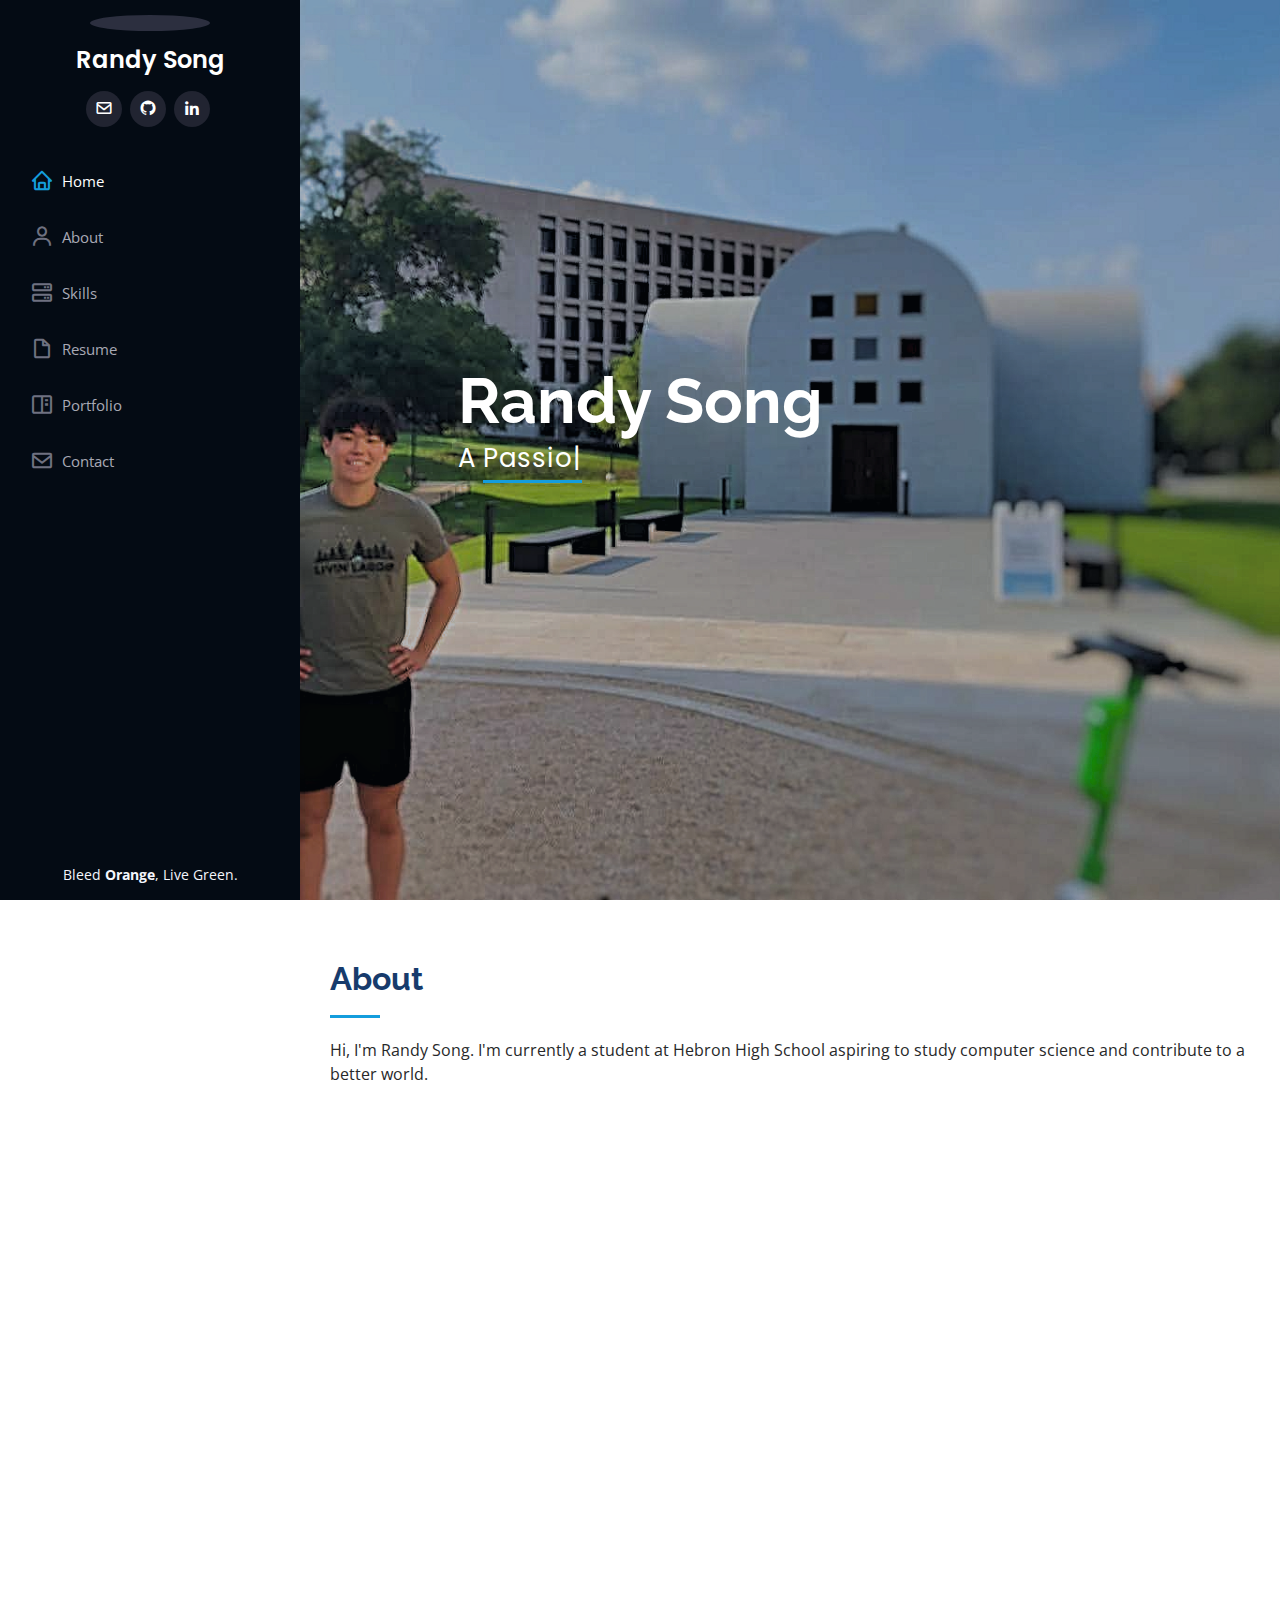
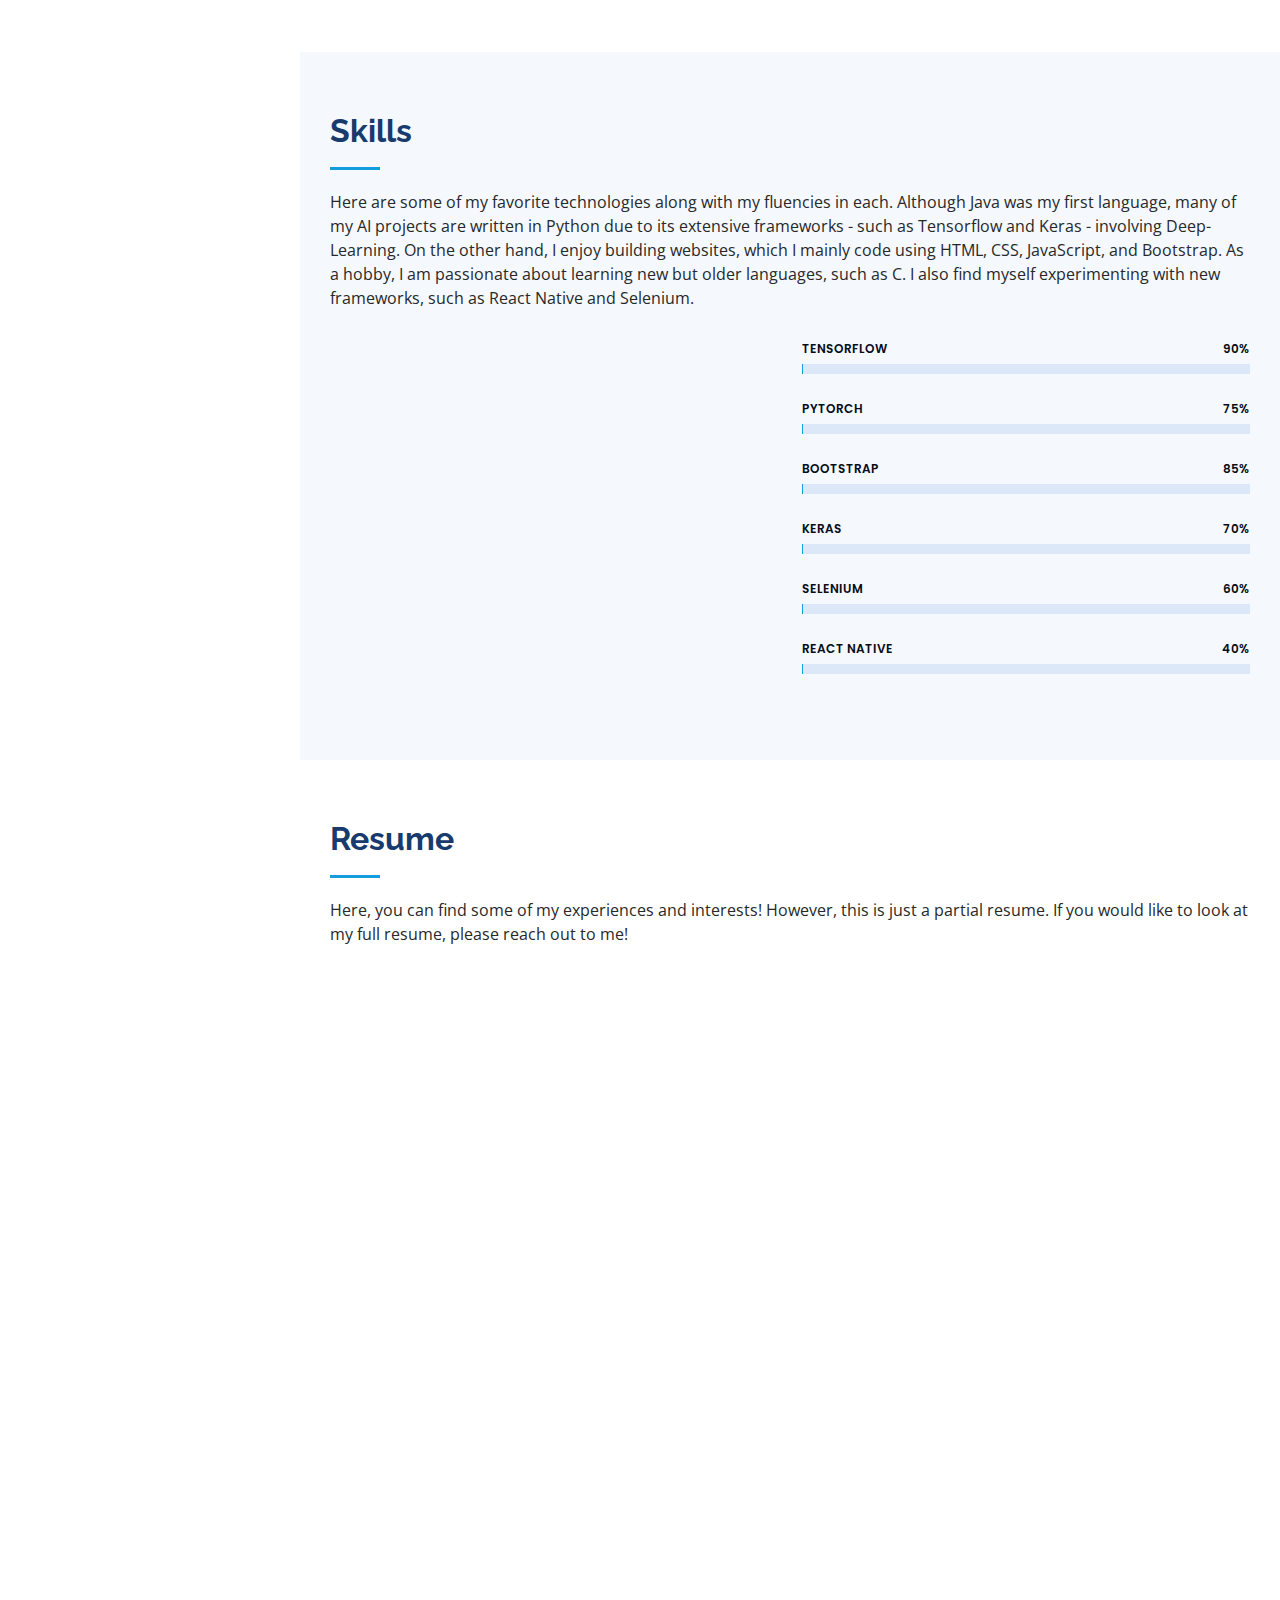
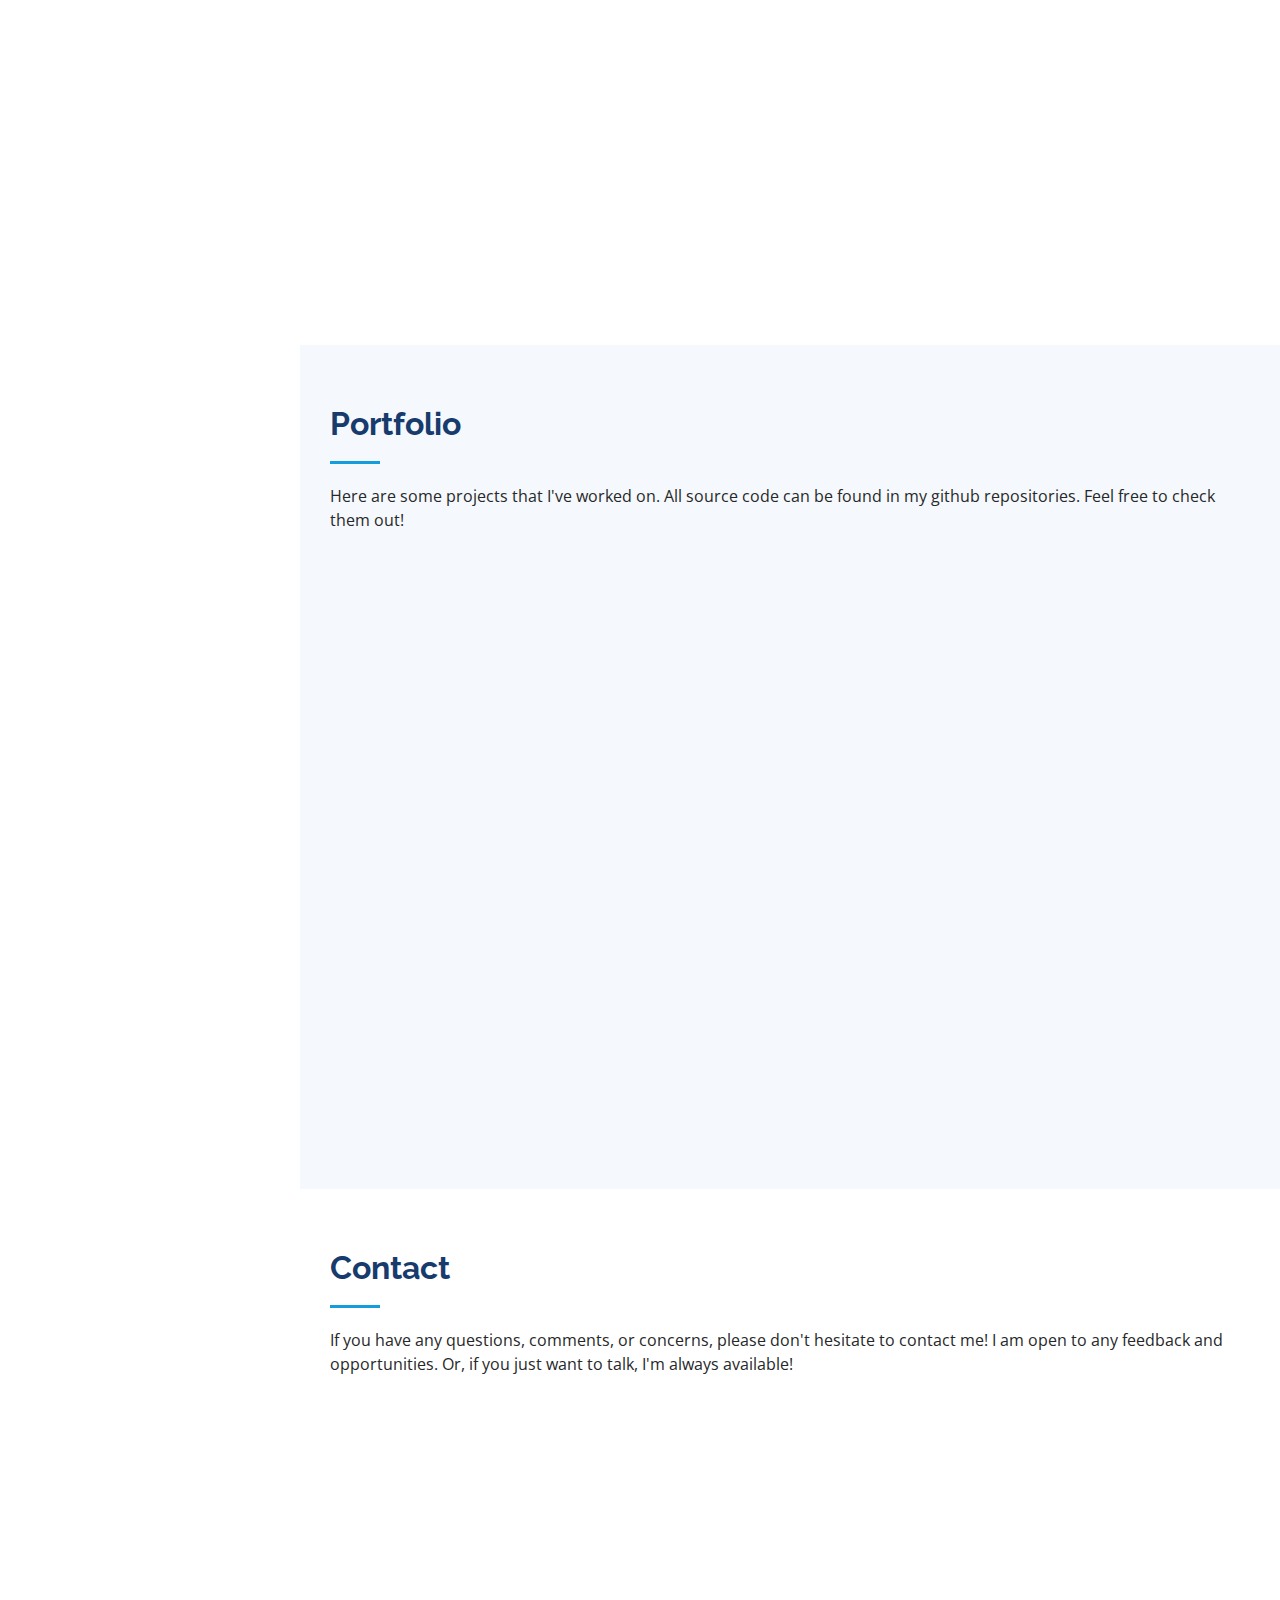
==== index.html @ 23bfac0c "Initial commit" ====
<!DOCTYPE html>
<html lang="en">

<head>
  <meta charset="utf-8">
  <meta content="width=device-width, initial-scale=1.0" name="viewport">

  <title>Randy Song</title>
  <meta content="" name="description">
  <meta content="" name="keywords">

  <!-- Favicons -->
  <link href="assets/img/personal-icon.png" rel="icon">
  <link href="assets/img/personal-icon.png" rel="apple-touch-icon">

  <!-- Google Fonts -->
  <link href="https://fonts.googleapis.com/css?family=Open+Sans:300,300i,400,400i,600,600i,700,700i|Raleway:300,300i,400,400i,500,500i,600,600i,700,700i|Poppins:300,300i,400,400i,500,500i,600,600i,700,700i" rel="stylesheet">

  <!-- Vendor CSS Files -->
  <link href="assets/vendor/aos/aos.css" rel="stylesheet">
  <link href="assets/vendor/bootstrap/css/bootstrap.min.css" rel="stylesheet">
  <link href="assets/vendor/bootstrap-icons/bootstrap-icons.css" rel="stylesheet">
  <link href="assets/vendor/boxicons/css/boxicons.min.css" rel="stylesheet">
  <link href="assets/vendor/glightbox/css/glightbox.min.css" rel="stylesheet">
  <link href="assets/vendor/swiper/swiper-bundle.min.css" rel="stylesheet">

  <!-- Template Main CSS File -->
  <link href="assets/css/style.css" rel="stylesheet">

  <!-- =======================================================
  * Template Name: iPortfolio
  * Updated: May 30 2023 with Bootstrap v5.3.0
  * Template URL: https://bootstrapmade.com/iportfolio-bootstrap-portfolio-websites-template/
  * Author: BootstrapMade.com
  * License: https://bootstrapmade.com/license/
  ======================================================== -->
</head>

<body>

  <!-- ======= Mobile nav toggle button ======= -->
  <i class="bi bi-list mobile-nav-toggle d-xl-none"></i>

  <!-- ======= Header ======= -->
  <header id="header">
    <div class="d-flex flex-column">

      <div class="profile">
        <img src="assets/img/profile-img1.jpg" alt="" class="img-fluid rounded-circle">
        <h1 class="text-light"><a href="index.html">Randy Song</a></h1>
        <div class="social-links mt-3 text-center">
          <a href="mailto:randyksong23@gmail.com" class="twitter"><i class="bx bx-envelope"></i></a>
          <a href="https://github.com/randysongEXE" class="github"><i class="bx bxl-github"></i></a>
          <a href="https://www.linkedin.com/in/randy-song-2220a326a/" class="linkedin"><i class="bx bxl-linkedin"></i></a>
        </div>
      </div>

      <nav id="navbar" class="nav-menu navbar">
        <ul>
          <li><a href="#hero" class="nav-link scrollto active"><i class="bx bx-home"></i> <span>Home</span></a></li>
          <li><a href="#about" class="nav-link scrollto"><i class="bx bx-user"></i> <span>About</span></a></li>
          <li><a href="#skills" class="nav-link scrollto"><i class="bx bx-server"></i> <span>Skills</span></a></li>
          <li><a href="#resume" class="nav-link scrollto"><i class="bx bx-file-blank"></i> <span>Resume</span></a></li>
          <li><a href="#portfolio" class="nav-link scrollto"><i class="bx bx-book-content"></i> <span>Portfolio</span></a></li>
          <li><a href="#contact" class="nav-link scrollto"><i class="bx bx-envelope"></i> <span>Contact</span></a></li>
        </ul>
      </nav><!-- .nav-menu -->
    </div>
  </header><!-- End Header -->

  <!-- ======= Hero Section ======= -->
  <section id="hero" class="d-flex flex-column justify-content-center align-items-center">
    <div class="hero-container" data-aos="fade-in">
      <h1>Randy Song</h1>
      <p>A <span class="typed" data-typed-items="Passionate Learner, Programmer, Dog-Lover, Drake Listener, Clash of Clans Player"></span></p>
    </div>
  </section><!-- End Hero -->

  <main id="main">

    <!-- ======= About Section ======= -->
    <section id="about" class="about">
      <div class="container">

        <div class="section-title">
          <h2>About</h2>
          <p>Hi, I'm Randy Song. I'm currently a student at Hebron High School aspiring to study computer science and contribute to a better world.</p>
        </div>

        <div class="row">
          <div class="col-lg-4" data-aos="fade-right">
            <img src="assets/img/profile-img1.jpg" class="img-fluid" alt="">
          </div>
          <div class="col-lg-8 pt-4 pt-lg-0 content" data-aos="fade-left">
            <h3>Artificial Intelligence &amp; CS Enthusiast.</h3>
            <p class="fst-italic">
              Over the course of my high-school years, my interest in computer
              science has lead me pursue a broad variety of topics: Neural Networks,
              Natural Language Processing, Computer Vision, and Deep-Learning.
            </p>
            <div class="row">
              <div class="col-lg-6">
                <ul>
                  <li><i class="bi bi-chevron-right"></i> <strong>Website:</strong> <span>www.randysong.com</span></li>
                  <li><i class="bi bi-chevron-right"></i> <strong>Phone:</strong> <span>469-901-6234</span></li>
                  <li><i class="bi bi-chevron-right"></i> <strong>City:</strong> <span>Dallas, Texas</span></li>
                </ul>
              </div>
              <div class="col-lg-6">
                <ul>
                  <li><i class="bi bi-chevron-right"></i> <strong>Age:</strong> <span>16</span></li>
                  <li><i class="bi bi-chevron-right"></i> <strong>Email:</strong> <span>randyksong23@gmail.com</span></li>
                  <li><i class="bi bi-chevron-right"></i> <strong>Services:</strong> <span></span>Full Stack Dev.</li>
                </ul>
              </div>
            </div>
            <p>
              Hey there! I'm Randy Song, an upcoming high school senior with a knack for coding and a dream to change the world(and reach Town-Hall 15).
              While I've always had an interest in computer science, taking AP Computer Science fueled my passion further, which prompted me to explore
              as much as I could into the world of 1s and 0s. When I'm not building new projects or learning new technologies, you'll find me hitting the weights, reading Harry Potter, riding my bike,
              and training my dog to high-five. Hopefully, I'll be able to continue chasing my dreams as a future Longhorn (Hook'em!). Feel free to check
              out my resume and github to see what I've been working on!

            </p>
          </div>
        </div>

      </div>
    </section><!-- End About Section -->



    <!-- ======= Skills Section ======= -->
    <section id="skills" class="skills section-bg">
      <div class="container">

        <div class="section-title">
          <h2>Skills</h2>
          <p>Here are some of my favorite technologies along with my fluencies in each. Although Java was my first language, many of my AI projects are written
            in Python due to its extensive frameworks - such as Tensorflow and Keras - involving Deep-Learning. On the other hand, I enjoy
            building websites, which I mainly code using HTML, CSS, JavaScript, and Bootstrap. As a hobby, I am passionate about learning
            new but older languages, such as C. I also find myself experimenting with new frameworks, such as React Native and Selenium.
</p>
        </div>

        <div class="row skills-content">

          <div class="col-lg-6" data-aos="fade-up">

            <div class="progress">
              <span class="skill">Python <i class="val">95%</i></span>
              <div class="progress-bar-wrap">
                <div class="progress-bar" role="progressbar" aria-valuenow="90" aria-valuemin="0" aria-valuemax="100"></div>
              </div>
            </div>


            <div class="progress">
              <span class="skill">Java <i class="val">90%</i></span>
              <div class="progress-bar-wrap">
                <div class="progress-bar" role="progressbar" aria-valuenow="85" aria-valuemin="0" aria-valuemax="100"></div>
              </div>
            </div>


            <div class="progress">
              <span class="skill">JavaScript <i class="val">75%</i></span>
              <div class="progress-bar-wrap">
                <div class="progress-bar" role="progressbar" aria-valuenow="75" aria-valuemin="0" aria-valuemax="100"></div>
              </div>
            </div>


            <div class="progress">
              <span class="skill">HTML <i class="val">85%</i></span>
              <div class="progress-bar-wrap">
                <div class="progress-bar" role="progressbar" aria-valuenow="85" aria-valuemin="0" aria-valuemax="100"></div>
              </div>
            </div>


            <div class="progress">
              <span class="skill">CSS <i class="val">80%</i></span>
              <div class="progress-bar-wrap">
                <div class="progress-bar" role="progressbar" aria-valuenow="80" aria-valuemin="0" aria-valuemax="100"></div>
              </div>
            </div>


            <div class="progress">
              <span class="skill">C <i class="val">55%</i></span>
              <div class="progress-bar-wrap">
                <div class="progress-bar" role="progressbar" aria-valuenow="55" aria-valuemin="0" aria-valuemax="100"></div>
              </div>
            </div>




          </div>


          <div class="col-lg-6">


            <div class="progress">
              <span class="skill">Tensorflow <i class="val">90%</i></span>
              <div class="progress-bar-wrap">
                <div class="progress-bar" role="progressbar" aria-valuenow="90" aria-valuemin="0" aria-valuemax="100"></div>
              </div>
            </div>


            <div class="progress">
              <span class="skill">PyTorch <i class="val">75%</i></span>
              <div class="progress-bar-wrap">
                <div class="progress-bar" role="progressbar" aria-valuenow="75" aria-valuemin="0" aria-valuemax="100"></div>
              </div>
            </div>


            <div class="progress">
              <span class="skill">Bootstrap <i class="val">85%</i></span>
              <div class="progress-bar-wrap">
                <div class="progress-bar" role="progressbar" aria-valuenow="85" aria-valuemin="0" aria-valuemax="100"></div>
              </div>
            </div>


            <div class="progress">
              <span class="skill">Keras <i class="val">70%</i></span>
              <div class="progress-bar-wrap">
                <div class="progress-bar" role="progressbar" aria-valuenow="70" aria-valuemin="0" aria-valuemax="100"></div>
              </div>
            </div>


            <div class="progress">
              <span class="skill">Selenium <i class="val">60%</i></span>
              <div class="progress-bar-wrap">
                <div class="progress-bar" role="progressbar" aria-valuenow="60" aria-valuemin="0" aria-valuemax="100"></div>
              </div>
            </div>


            <div class="progress">
              <span class="skill">React Native <i class="val">40%</i></span>
              <div class="progress-bar-wrap">
                <div class="progress-bar" role="progressbar" aria-valuenow="40" aria-valuemin="0" aria-valuemax="100"></div>
              </div>
            </div>




          </div>


        </div>


      </div>

    </section><!-- End Skills Section -->

    <!-- ======= Resume Section ======= -->
    <section id="resume" class="resume">
      <div class="container">

        <div class="section-title">
          <h2>Resume</h2>
          <p>Here, you can find some of my experiences and interests! However, this is just a partial resume. If you would like to look at my full resume, please reach out to me!</p>
        </div>

        <div class="row">
          <div class="col-lg-6" data-aos="fade-up">
            <h3 class="resume-title">Summary</h3>
            <div class="resume-item pb-0">
              <h4>Randy Song</h4>
              <p><em>Motivated and passionate student with 4+ years of experience coding.  
                With an profound interest in machine learning, I look forward to exploring the deepest neural nets and mastering new technologies. </em></p>
              <ul>
                <li>Dallas, Texas</li>
                <li>469-901-6234</li>
                <li>randyksong23@gmail.com</li>
              </ul>
            </div>

            <h3 class="resume-title">Education</h3>
            <div class="resume-item">
              <h4>Hebron High School</h4>
              <h5>2020-2024</h5>
              <p><em>Expected graduation, May 2024</em></p>
              <p>Taken 11+ AP classes, including Calculus BC and AP Computer Science. Throughout my time in high school, I've devoted my time towards
                learning new languages, frameworks, and building new projects. As our school did not have a CS program, I have self-taught myself CS3. </p>
            </div>
            <div class="resume-item">
              <h4>CS50 FreeCodeCamp Course</h4>
              <h5>2022</h5>
              <p><em>Harvard CS50, 24 Hours</em></p>
              <p>Online computer science course offered by FreeCodeCamp, instructed by Dr.David Malan. Covered basic Python concepts and tools, including Flask.
                Learned algorithmic procedures to maximize time efficiency.</p>
            </div>
          </div>


          <div class="col-lg-6" data-aos="fade-up" data-aos-delay="100">
            <h3 class="resume-title">Professional Experience</h3>
            <div class="resume-item">
              <h4>Lifeguard</h4>
              <h5>2022-Present</h5>
              <p><em>Bearfoot Inc.</em></p>
              <ul>
                <li>Received training and certifications for CPR, First Aid, Administering Emergency Oxygen, AED.</li>
                <li>Assigned to local pools, constantly surveyed patrons, enforced safety rules, worked 8hr shifts. </li>
                <li>Oversaw closure of pools, regular maintenance, and safety equipement checks.</li>
              </ul>
            </div>
            <div class="resume-item">
              <h4>UTD CS Research Program</h4>
              <h5>2023-Present</h5>
              <p><em></em>Formal Analysis and Synthesis of Cryptographic Algorithms</p>
              <ul>
                <li>Studied Set Theory, developed proofs showing secure outputs of various encryption algorithms.</li>
                <li>Contributed to open-source tool CryptoSolve, developed theory behind Modes of Operation (MOO) behind encryption methods.</li>
                <li>Built and experimented with new methods of encryption using modified forms of Cipher Block Chaining. </li>
                <li>Researched under Prof. Serdar Erbatur, studied various Modes of Encryption and secure outputs.</li>
              </ul>
            </div>
          </div>
        </div>

      </div>
    </section><!-- End Resume Section -->

    <!-- ======= Portfolio Section ======= -->
    <section id="portfolio" class="portfolio section-bg">
      <div class="container">

        <div class="section-title">
          <h2>Portfolio</h2>
          <p>Here are some projects that I've worked on. All source code can be found in my github repositories. Feel free to check them out!</p>
        </div>

        <div class="row">

          <div class="col-lg-4 col-md-6 d-flex align-items-stretch" data-aos="zoom-in" data-aos-delay="100">
            <div class="icon-box iconbox-blue">
              <div class="icon">
                <svg width="100" height="100" viewBox="0 0 600 600" xmlns="http://www.w3.org/2000/svg">
                  <path stroke="none" stroke-width="0" fill="#f5f5f5" d="M300,521.0016835830174C376.1290562159157,517.8887921683347,466.0731472004068,529.7835943286574,510.70327084640275,468.03025145048787C554.3714126377745,407.6079735673963,508.03601936045806,328.9844924480964,491.2728898941984,256.3432110539036C474.5976632858925,184.082847569629,479.9380746630129,96.60480741107993,416.23090153303,58.64404602377083C348.86323505073057,18.502131276798302,261.93793281208167,40.57373210992963,193.5410806939664,78.93577620505333C130.42746243093433,114.334589627462,98.30271207620316,179.96522072025542,76.75703585869454,249.04625023123273C51.97151888228291,328.5150500222984,13.704378332031375,421.85034740162234,66.52175969318436,486.19268352777647C119.04800174914682,550.1803526380478,217.28368757567262,524.383925680826,300,521.0016835830174"></path>
                </svg>
                <i class="bx bx-brain"></i>
              </div>
              <h4><a href="">Neural Network From Scratch</a></h4>
              <p>I built this project to explore the underlying factors of a neural network, such as its layers, gradient and activation functions, weights, etc.
                This particular neural network predicts handwritten digits from the MNSIT dataset with 95.07% accuracy.
              </p>
              <br>
              <a href="https://github.com/randysongEXE/Neural_Network_from_Scratch" target="_blank" rel="noopener noreferrer">Github Link</a>
            </div>
          </div>
          

          <div class="col-lg-4 col-md-6 d-flex align-items-stretch mt-4 mt-md-0" data-aos="zoom-in" data-aos-delay="200">
            <div class="icon-box iconbox-orange ">
              <div class="icon">
                <svg width="100" height="100" viewBox="0 0 600 600" xmlns="http://www.w3.org/2000/svg">
                  <path stroke="none" stroke-width="0" fill="#f5f5f5" d="M300,582.0697525312426C382.5290701553225,586.8405444964366,449.9789794690241,525.3245884688669,502.5850820975895,461.55621195738473C556.606425686781,396.0723002908107,615.8543463187945,314.28637112970534,586.6730223649479,234.56875336149918C558.9533121215079,158.8439757836574,454.9685369536778,164.00468322053177,381.49747125262974,130.76875717737553C312.15926192815925,99.40240125094834,248.97055460311594,18.661163978235184,179.8680185752513,50.54337015887873C110.5421016452524,82.52863877960104,119.82277516462835,180.83849132639028,109.12597500060166,256.43424936330496C100.08760227029461,320.3096726198365,92.17705696193138,384.0621239912766,124.79988738764834,439.7174275375508C164.83382741302287,508.01625554203684,220.96474134820875,577.5009287672846,300,582.0697525312426"></path>
                </svg>
                <i class="bx bx-trending-up"></i>
              </div>
              <h4><a href="">Stock Price Prediction Using Machine Learning</a></h4>
              <p>This project aims to predict stock prices using a Long Short-Term Memory (LSTM) machine learning model. This model is trained on historical
                stock price data fetched from the Yahoo Finance API (yfinance). Tensorflow is implemented.
              </p>
              <br>
              <a href="https://github.com/randysongEXE/Stock_Price_Prediction" target="_blank" rel="noopener noreferrer">Github Link</a>
            </div>
          </div>

          <div class="col-lg-4 col-md-6 d-flex align-items-stretch mt-4 mt-lg-0" data-aos="zoom-in" data-aos-delay="300">
            <div class="icon-box iconbox-pink">
              <div class="icon">
                <svg width="100" height="100" viewBox="0 0 600 600" xmlns="http://www.w3.org/2000/svg">
                  <path stroke="none" stroke-width="0" fill="#f5f5f5" d="M300,541.5067337569781C382.14930387511276,545.0595476570109,479.8736841581634,548.3450877840088,526.4010558755058,480.5488172755941C571.5218469581645,414.80211281144784,517.5187510058486,332.0715597781072,496.52539010469104,255.14436215662573C477.37192572678356,184.95920475031193,473.57363656557914,105.61284051026155,413.0603344069578,65.22779650032875C343.27470386102294,18.654635553484475,251.2091493199835,5.337323636656869,175.0934190732945,40.62881213300186C97.87086631185822,76.43348514350839,51.98124368387456,156.15599469081315,36.44837278890362,239.84606092416172C21.716077023791087,319.22268207091537,43.775223500013084,401.1760424656574,96.891909868211,461.97329694683043C147.22146801428983,519.5804099606455,223.5754009179313,538.201503339737,300,541.5067337569781"></path>
                </svg>
                <i class="bx bx-hide"></i>
              </div>
              <h4><a href="">Encryption Ciphers</a></h4>
              <br>
              <p>This is one of my earliest projects. I built it to explore various, unique mechanisms that can be used to encrypt plaintext. Currently, more 
                advanced methods are being implemented through AES using the Java Cryptography Architecture (JCA). 
              </p>
              <br>
              <a href="https://github.com/randysongEXE/Encryption-Ciphers" target="_blank" rel="noopener noreferrer">Github Link</a>
            </div>
          </div>

          <!-- <div class="col-lg-4 col-md-6 d-flex align-items-stretch mt-4" data-aos="zoom-in" data-aos-delay="100">
            <div class="icon-box iconbox-yellow">
              <div class="icon">
                <svg width="100" height="100" viewBox="0 0 600 600" xmlns="http://www.w3.org/2000/svg">
                  <path stroke="none" stroke-width="0" fill="#f5f5f5" d="M300,503.46388370962813C374.79870501325706,506.71871716319447,464.8034551963731,527.1746412648533,510.4981551193396,467.86667711651364C555.9287308511215,408.9015244558933,512.6030010748507,327.5744911775523,490.211057578863,256.5855673507754C471.097692560561,195.9906835881958,447.69079081568157,138.11976852964426,395.19560036434837,102.3242989838813C329.3053358748298,57.3949838291264,248.02791733380457,8.279543830951368,175.87071277845988,42.242879143198664C103.41431057327972,76.34704239035025,93.79494320519305,170.9812938413882,81.28167332365135,250.07896920659033C70.17666984294237,320.27484674793965,64.84698225790005,396.69656628748305,111.28512138212992,450.4950937839243C156.20124167950087,502.5303643271138,231.32542653798444,500.4755392045468,300,503.46388370962813"></path>
                </svg>
                <i class="bx bx-layer"></i>
              </div>
              <h4><a href="">Nemo Enim</a></h4>
              <p>At vero eos et accusamus et iusto odio dignissimos ducimus qui blanditiis</p>
            </div>
          </div>

          <div class="col-lg-4 col-md-6 d-flex align-items-stretch mt-4" data-aos="zoom-in" data-aos-delay="200">
            <div class="icon-box iconbox-red">
              <div class="icon">
                <svg width="100" height="100" viewBox="0 0 600 600" xmlns="http://www.w3.org/2000/svg">
                  <path stroke="none" stroke-width="0" fill="#f5f5f5" d="M300,532.3542879108572C369.38199826031484,532.3153073249985,429.10787420159085,491.63046689027357,474.5244479745417,439.17860296908856C522.8885846962883,383.3225815378663,569.1668002868075,314.3205725914397,550.7432151929288,242.7694973846089C532.6665558377875,172.5657663291529,456.2379748765914,142.6223662098291,390.3689995646985,112.34683881706744C326.66090330228417,83.06452184765237,258.84405631176094,53.51806209861945,193.32584062364296,78.48882559362697C121.61183558270385,105.82097193414197,62.805066853699245,167.19869350419734,48.57481801355237,242.6138429142374C34.843463184063346,315.3850353017275,76.69343916112496,383.4422959591041,125.22947124332185,439.3748458443577C170.7312796277747,491.8107796887764,230.57421082200815,532.3932930995766,300,532.3542879108572"></path>
                </svg>
                <i class="bx bx-slideshow"></i>
              </div>
              <h4><a href="">Dele Cardo</a></h4>
              <p>Quis consequatur saepe eligendi voluptatem consequatur dolor consequuntur</p>
            </div>
          </div>

          <div class="col-lg-4 col-md-6 d-flex align-items-stretch mt-4" data-aos="zoom-in" data-aos-delay="300">
            <div class="icon-box iconbox-teal">
              <div class="icon">
                <svg width="100" height="100" viewBox="0 0 600 600" xmlns="http://www.w3.org/2000/svg">
                  <path stroke="none" stroke-width="0" fill="#f5f5f5" d="M300,566.797414625762C385.7384707136149,576.1784315230908,478.7894351017131,552.8928747891023,531.9192734346935,484.94944893311C584.6109503024035,417.5663521118492,582.489472248146,322.67544863468447,553.9536738515405,242.03673114598146C529.1557734026468,171.96086150256528,465.24506316201064,127.66468636344209,395.9583748389544,100.7403814666027C334.2173773831606,76.7482773500951,269.4350130405921,84.62216499799875,207.1952322260088,107.2889140133804C132.92018162631612,134.33871894543012,41.79353780512637,160.00259165414826,22.644507872594943,236.69541883565114C3.319112789854554,314.0945973066697,72.72355303640163,379.243833228382,124.04198916343866,440.3218312028393C172.9286146004772,498.5055451809895,224.45579914871206,558.5317968840102,300,566.797414625762"></path>
                </svg>
                <i class="bx bx-arch"></i>
              </div>
              <h4><a href="">Divera Don</a></h4>
              <p>Modi nostrum vel laborum. Porro fugit error sit minus sapiente sit aspernatur</p>
            </div>
          </div> -->


        </div>

      </div>
    </section><!-- End Portfolio Section -->

    

    

    <!-- ======= Contact Section ======= -->
    <section id="contact" class="contact">
      <div class="container">

        <div class="section-title">
          <h2>Contact</h2>
          <p>If you have any questions, comments, or concerns, please don't hesitate to contact me! I am open to any feedback and opportunities. Or, if you just want to talk, I'm always available! </p>
        </div>

        <div class="row" data-aos="fade-in">

          <div class="col-lg-5 d-flex align-items-stretch">
            <div class="info">
              <div class="address">
                <i class="bi bi-geo-alt"></i>
                <h4>Location:</h4>
                <p>Dallas, Texas</p>
              </div>

              <div class="email">
                <i class="bi bi-envelope"></i>
                <h4>Email:</h4>
                <p>randyksong23@gmail.com</p>
              </div>

              <div class="phone">
                <i class="bi bi-phone"></i>
                <h4>Call:</h4>
                <p>469-901-6234</p>
              </div>

              <iframe src="https://www.google.com/maps/embed?pb=!1m18!1m12!1m3!1d3353.0454875082054!2d-96.7968559853966!3d32.78013909094455!2m3!1f0!2f0!3f0!3m2!1i1024!2i768!4f13.1!3m3!1m2!1s0x864e992b4e4c4d55%3A0xe8be32859679a094!2sDallas%2C%20TX%2C%20USA!5e0!3m2!1sen!2s!4v1625583724680!5m2!1sen!2s" frameborder="0" style="border:0; width: 100%; height: 290px;" allowfullscreen></iframe>
            </div>

          </div>

          <div class="col-lg-7 mt-5 mt-lg-0 d-flex align-items-stretch">
            <form action="forms/contact.php" method="post" role="form" class="php-email-form">
              <div class="row">
                <div class="form-group col-md-6">
                  <label for="name">Your Name</label>
                  <input type="text" name="name" class="form-control" id="name" required>
                </div>
                <div class="form-group col-md-6">
                  <label for="name">Your Email</label>
                  <input type="email" class="form-control" name="email" id="email" required>
                </div>
              </div>
              <div class="form-group">
                <label for="name">Subject</label>
                <input type="text" class="form-control" name="subject" id="subject" required>
              </div>
              <div class="form-group">
                <label for="name">Message</label>
                <textarea class="form-control" name="message" rows="10" required></textarea>
              </div>
              <div class="my-3">
                <div class="loading">Loading</div>
                <div class="error-message"></div>
                <div class="sent-message">Your message has been sent. Thank you!</div>
              </div>
              <div class="text-center"><button type="submit">Send Message</button></div>
            </form>
          </div>

        </div>

      </div>
    </section><!-- End Contact Section -->

  </main><!-- End #main -->

  <!-- ======= Footer ======= -->
  <footer id="footer">
    <div class="container">
      <div class="copyright">
        Bleed <strong><span>Orange</span></strong>, Live Green.
      </div>
      
    </div>
  </footer><!-- End  Footer -->

  <a href="#" class="back-to-top d-flex align-items-center justify-content-center"><i class="bi bi-arrow-up-short"></i></a>

  <!-- Vendor JS Files -->
  <script src="assets/vendor/purecounter/purecounter_vanilla.js"></script>
  <script src="assets/vendor/aos/aos.js"></script>
  <script src="assets/vendor/bootstrap/js/bootstrap.bundle.min.js"></script>
  <script src="assets/vendor/glightbox/js/glightbox.min.js"></script>
  <script src="assets/vendor/isotope-layout/isotope.pkgd.min.js"></script>
  <script src="assets/vendor/swiper/swiper-bundle.min.js"></script>
  <script src="assets/vendor/typed.js/typed.umd.js"></script>
  <script src="assets/vendor/waypoints/noframework.waypoints.js"></script>
  <script src="assets/vendor/php-email-form/validate.js"></script>

  <!-- Template Main JS File -->
  <script src="assets/js/main.js"></script>

</body>

</html>
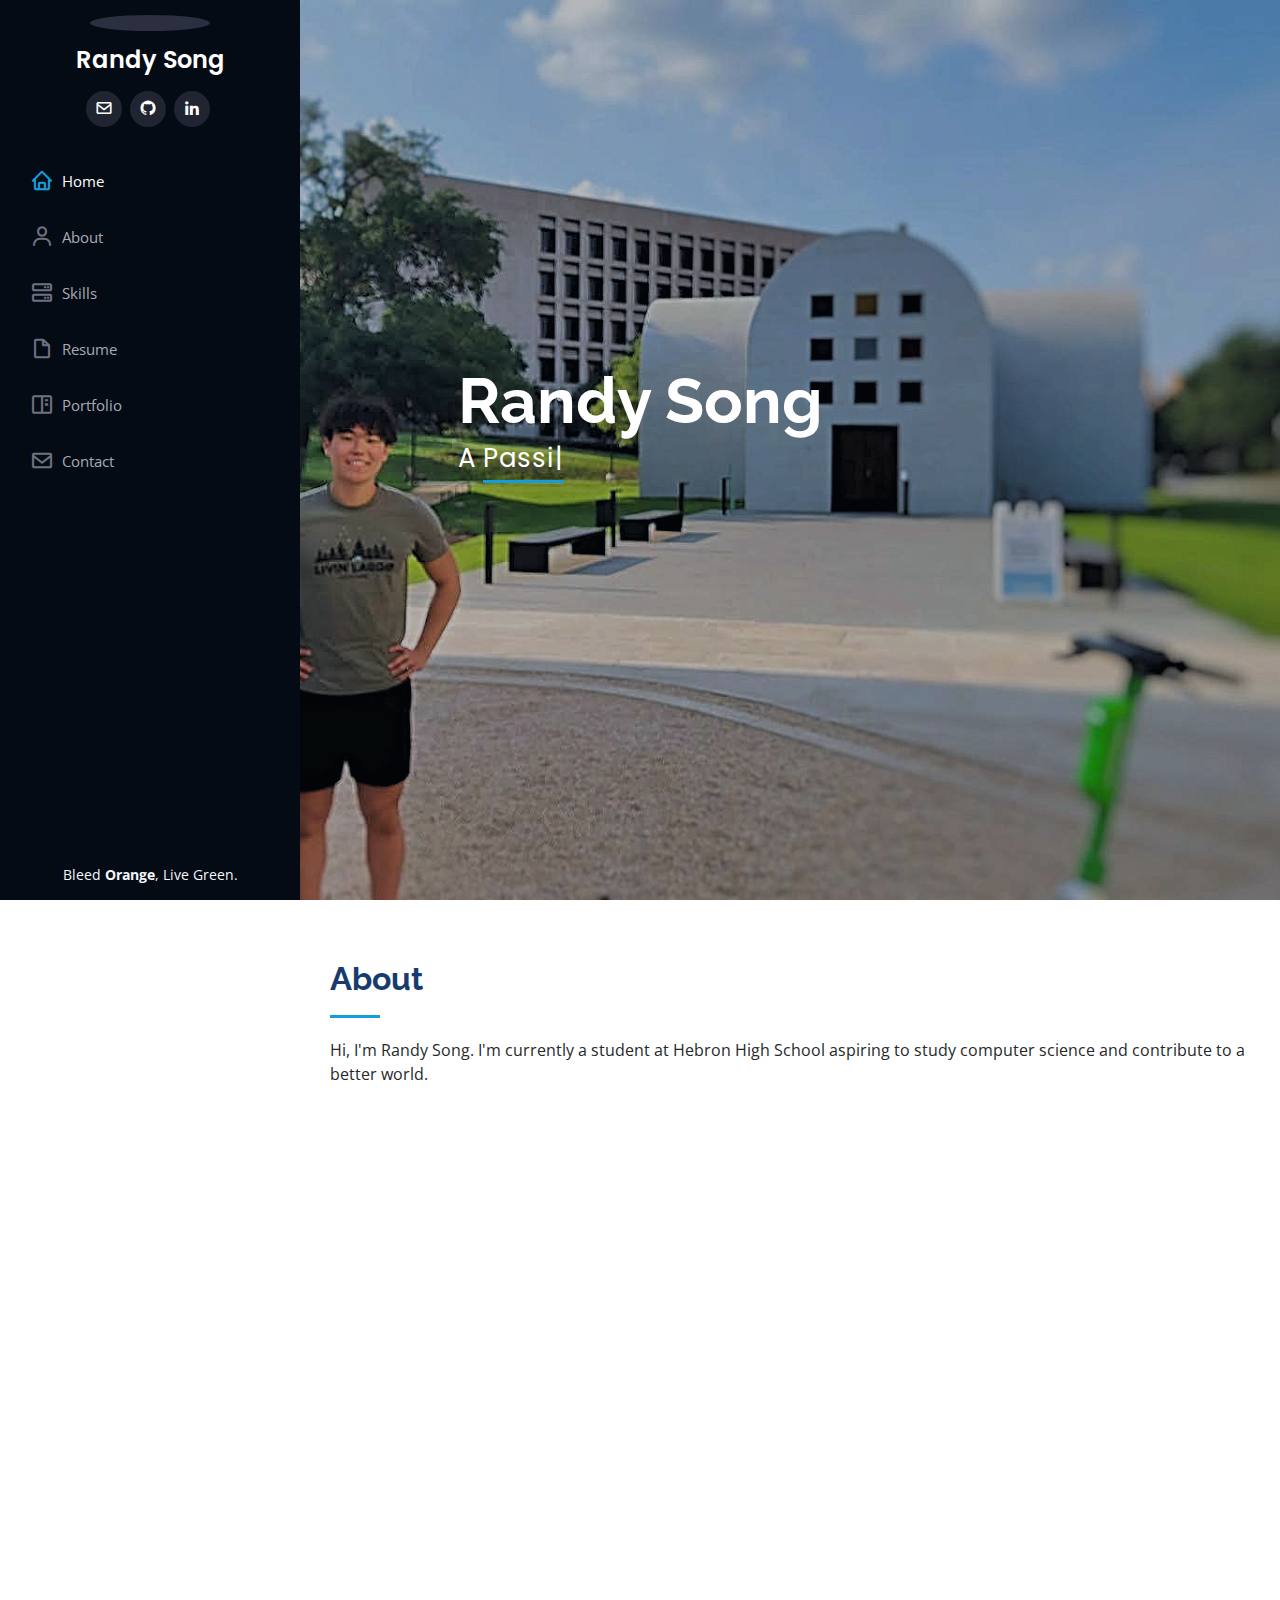
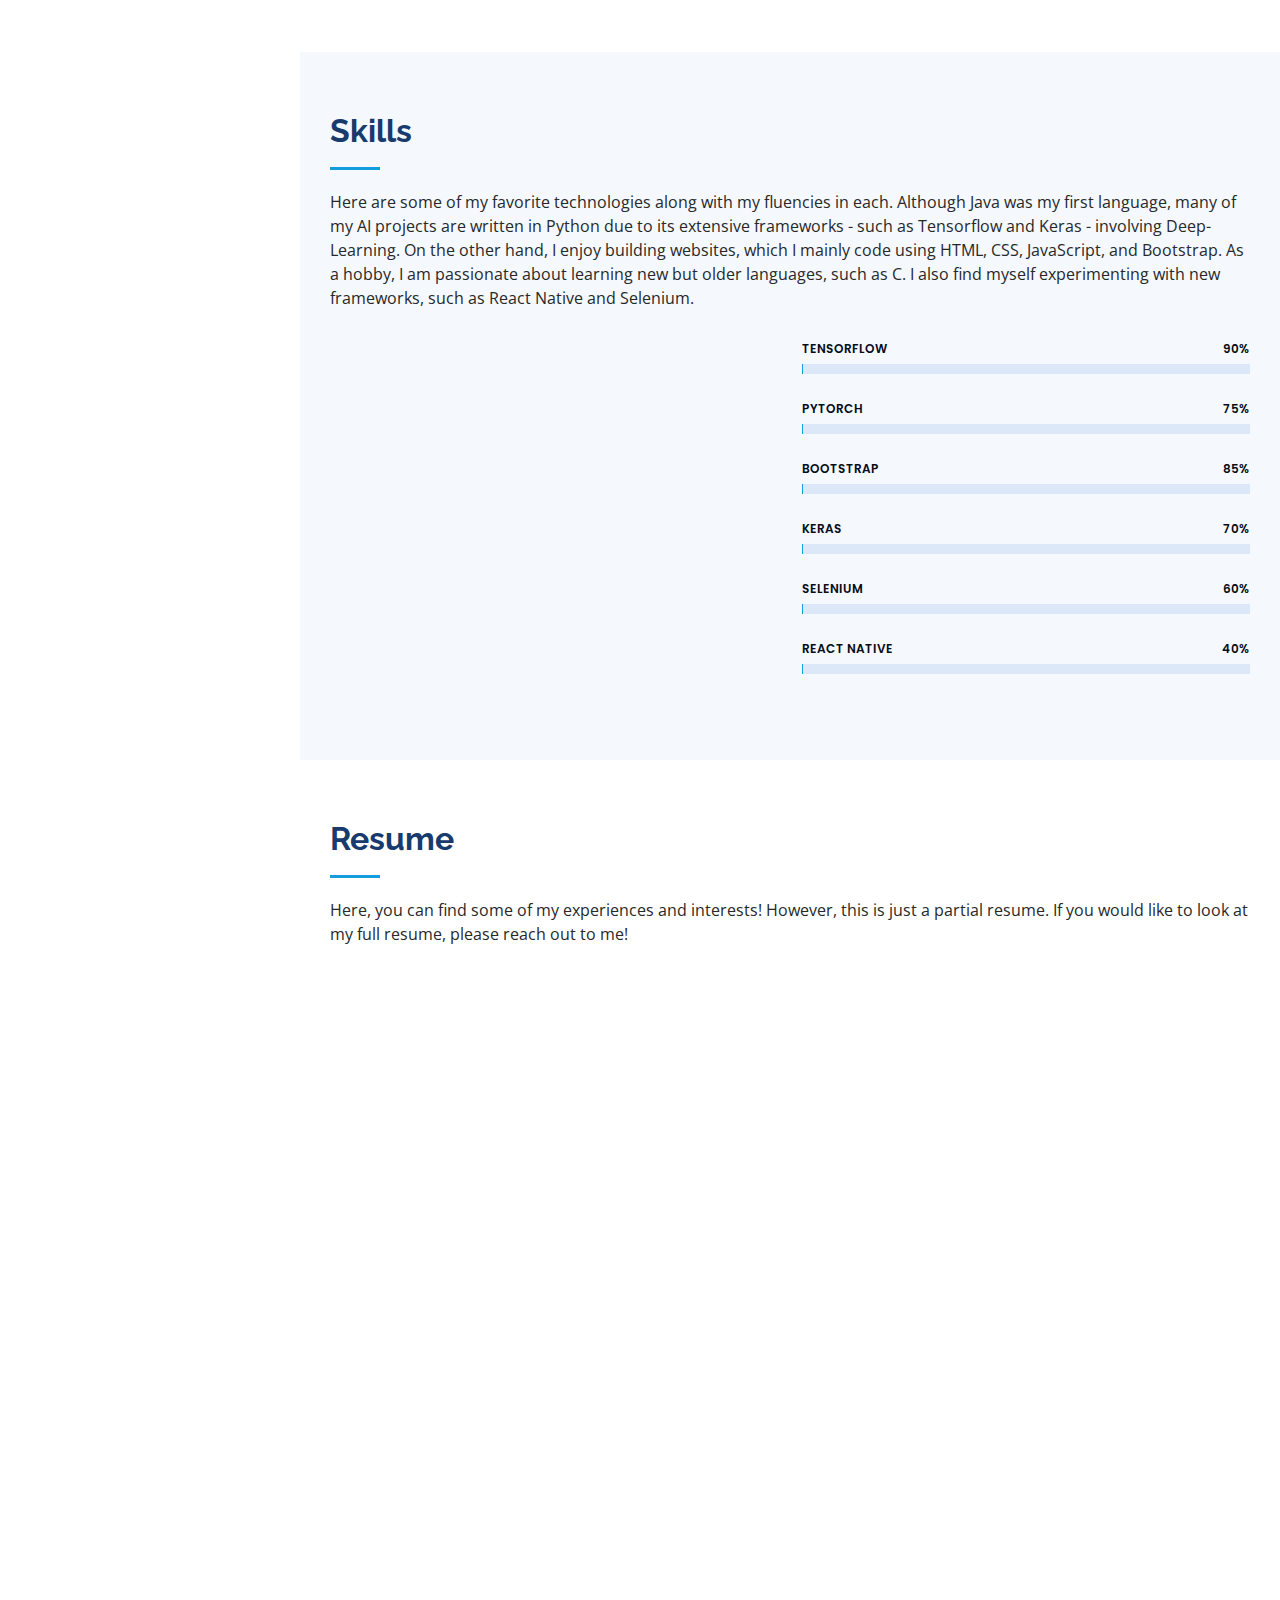
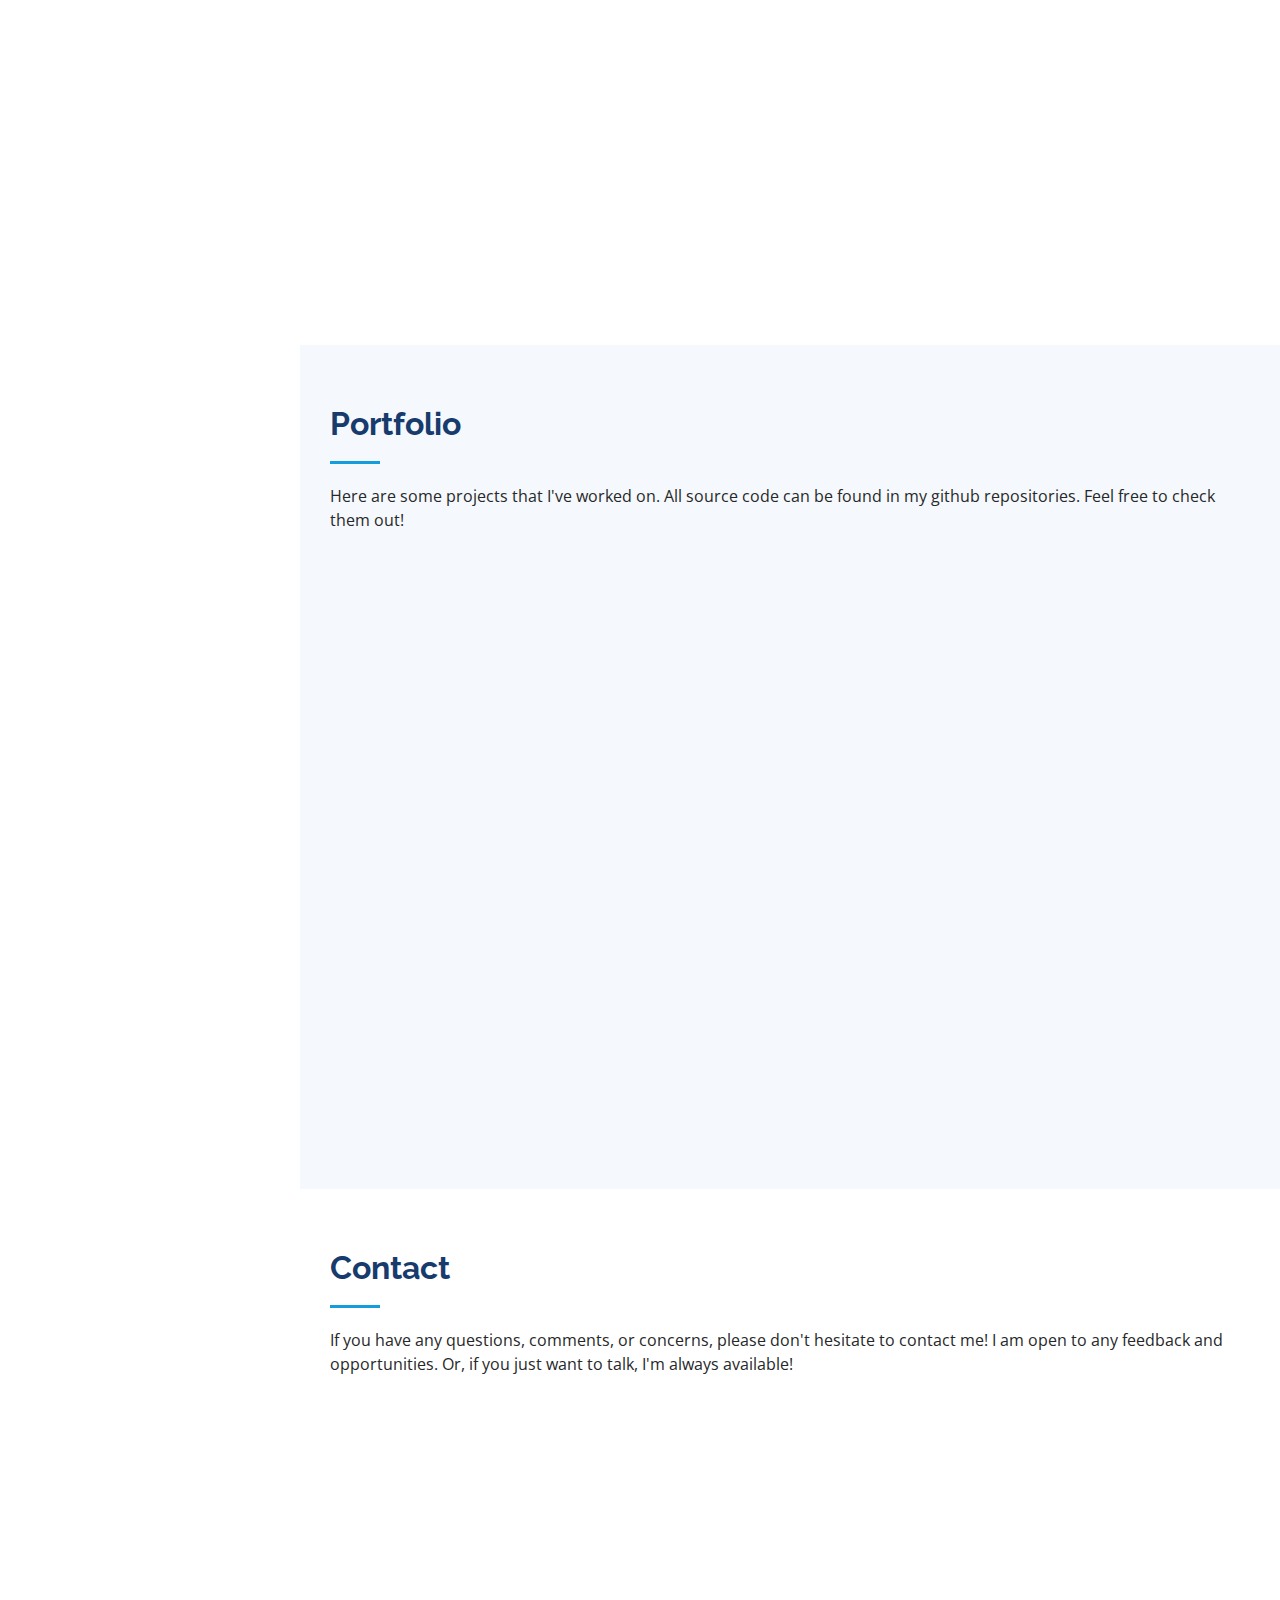
==== commit f2aff813: "Update index.html" ====
--- a/index.html
+++ b/index.html
@@ -27,13 +27,7 @@
   <!-- Template Main CSS File -->
   <link href="assets/css/style.css" rel="stylesheet">
 
-  <!-- =======================================================
-  * Template Name: iPortfolio
-  * Updated: May 30 2023 with Bootstrap v5.3.0
-  * Template URL: https://bootstrapmade.com/iportfolio-bootstrap-portfolio-websites-template/
-  * Author: BootstrapMade.com
-  * License: https://bootstrapmade.com/license/
-  ======================================================== -->
+
 </head>
 
 <body>
@@ -546,4 +540,4 @@
 
 </body>
 
-</html>+</html>
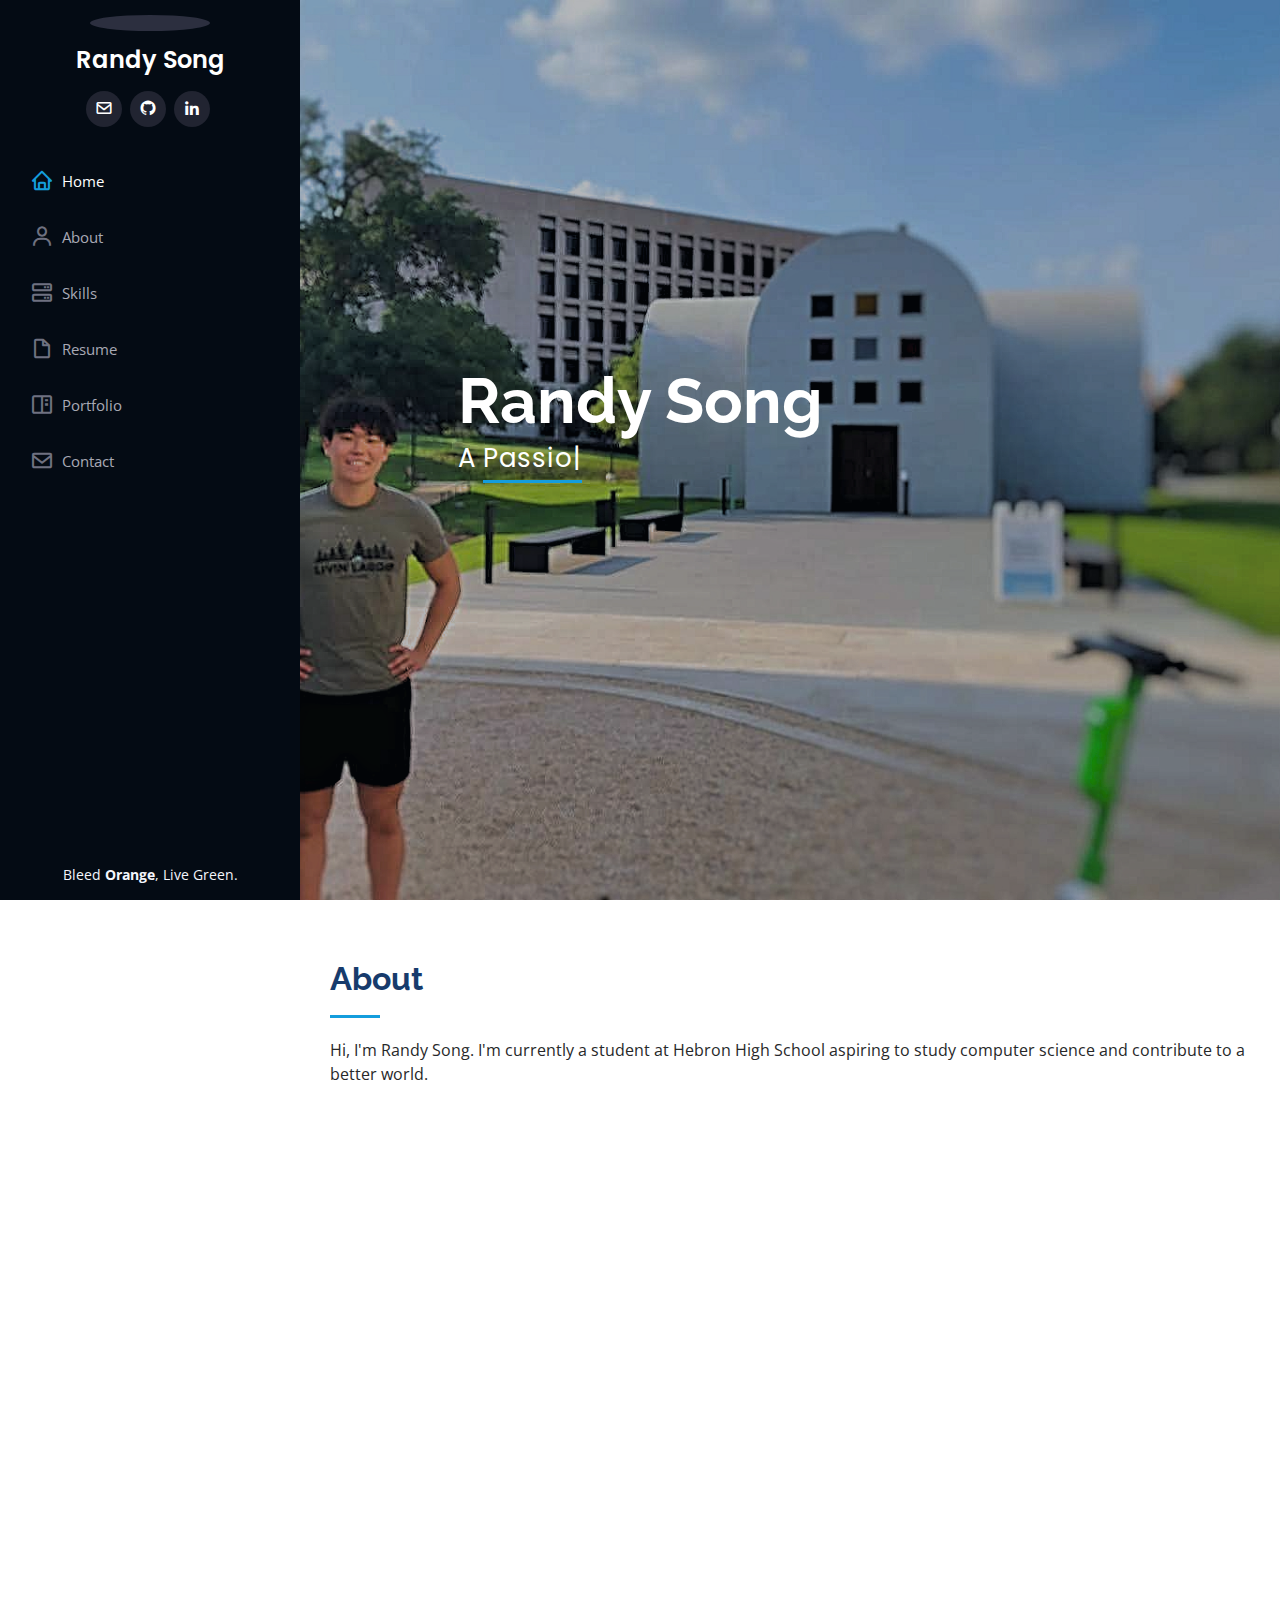
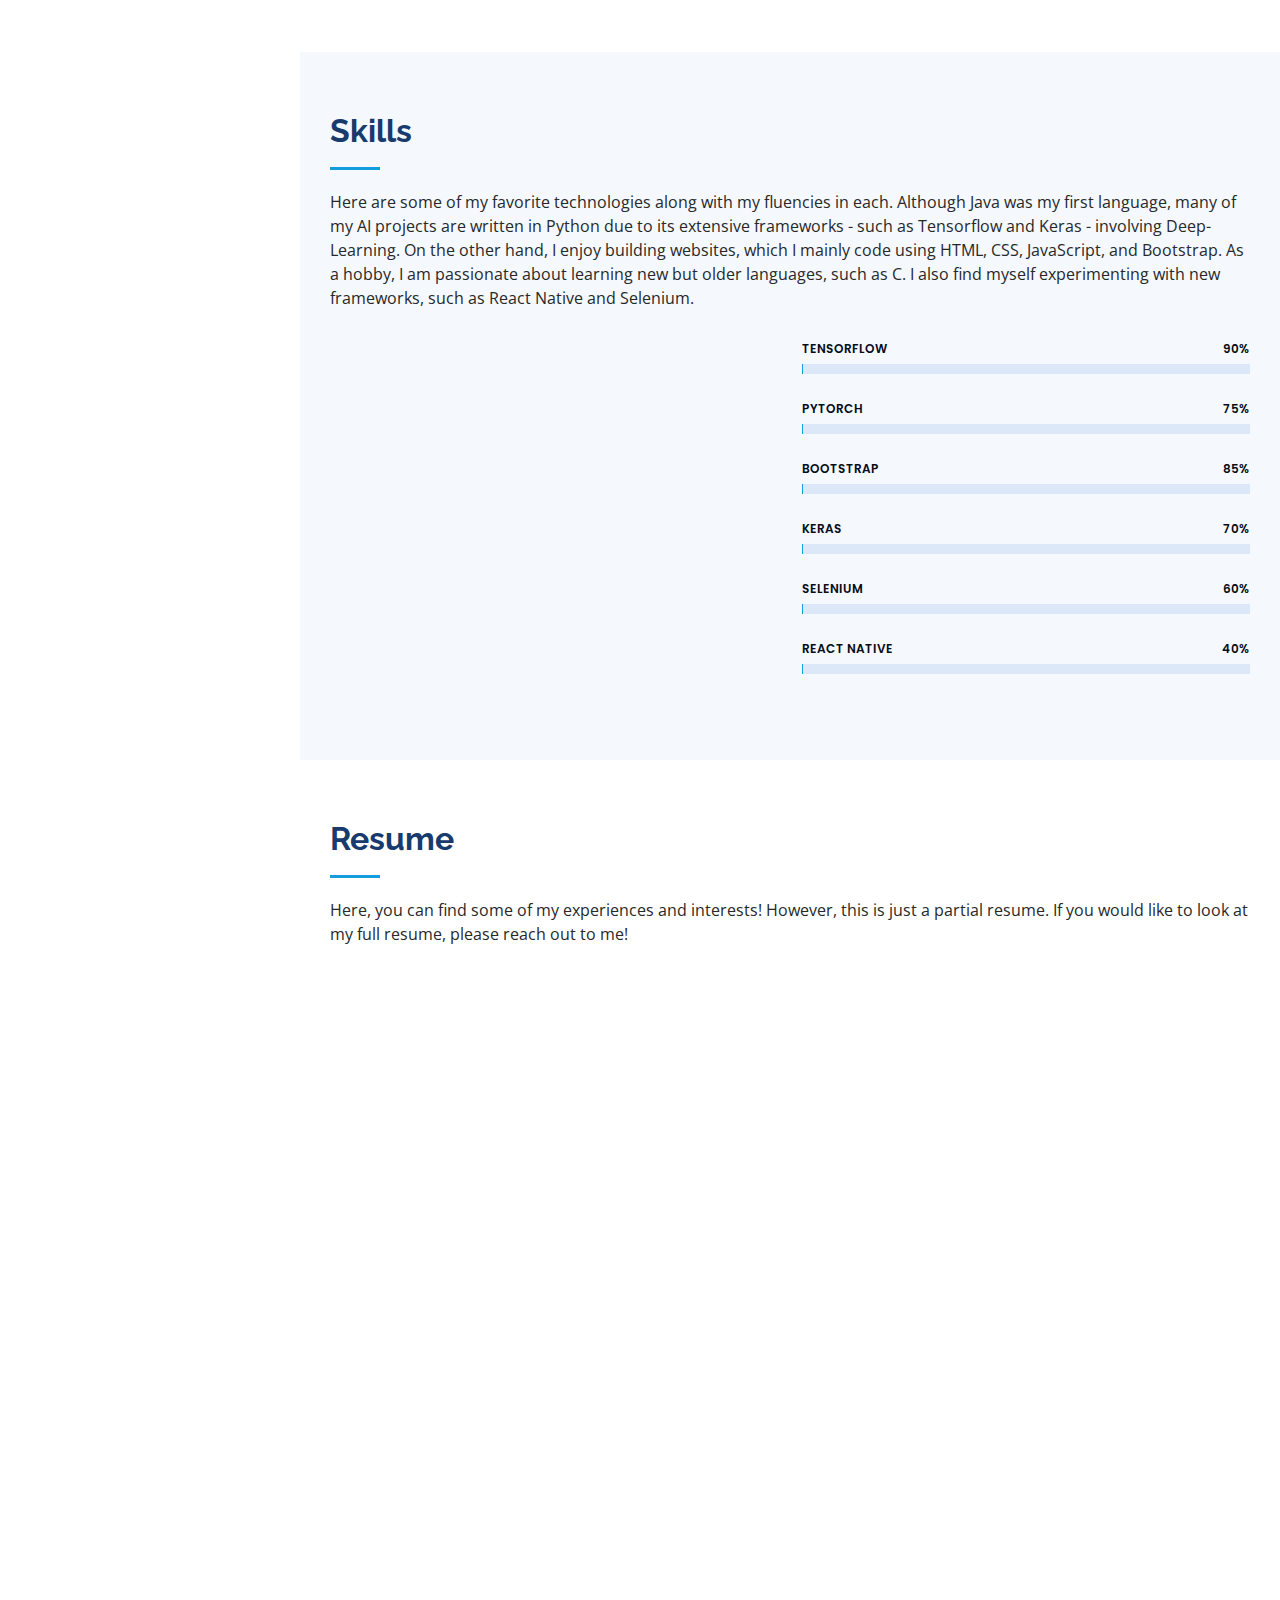
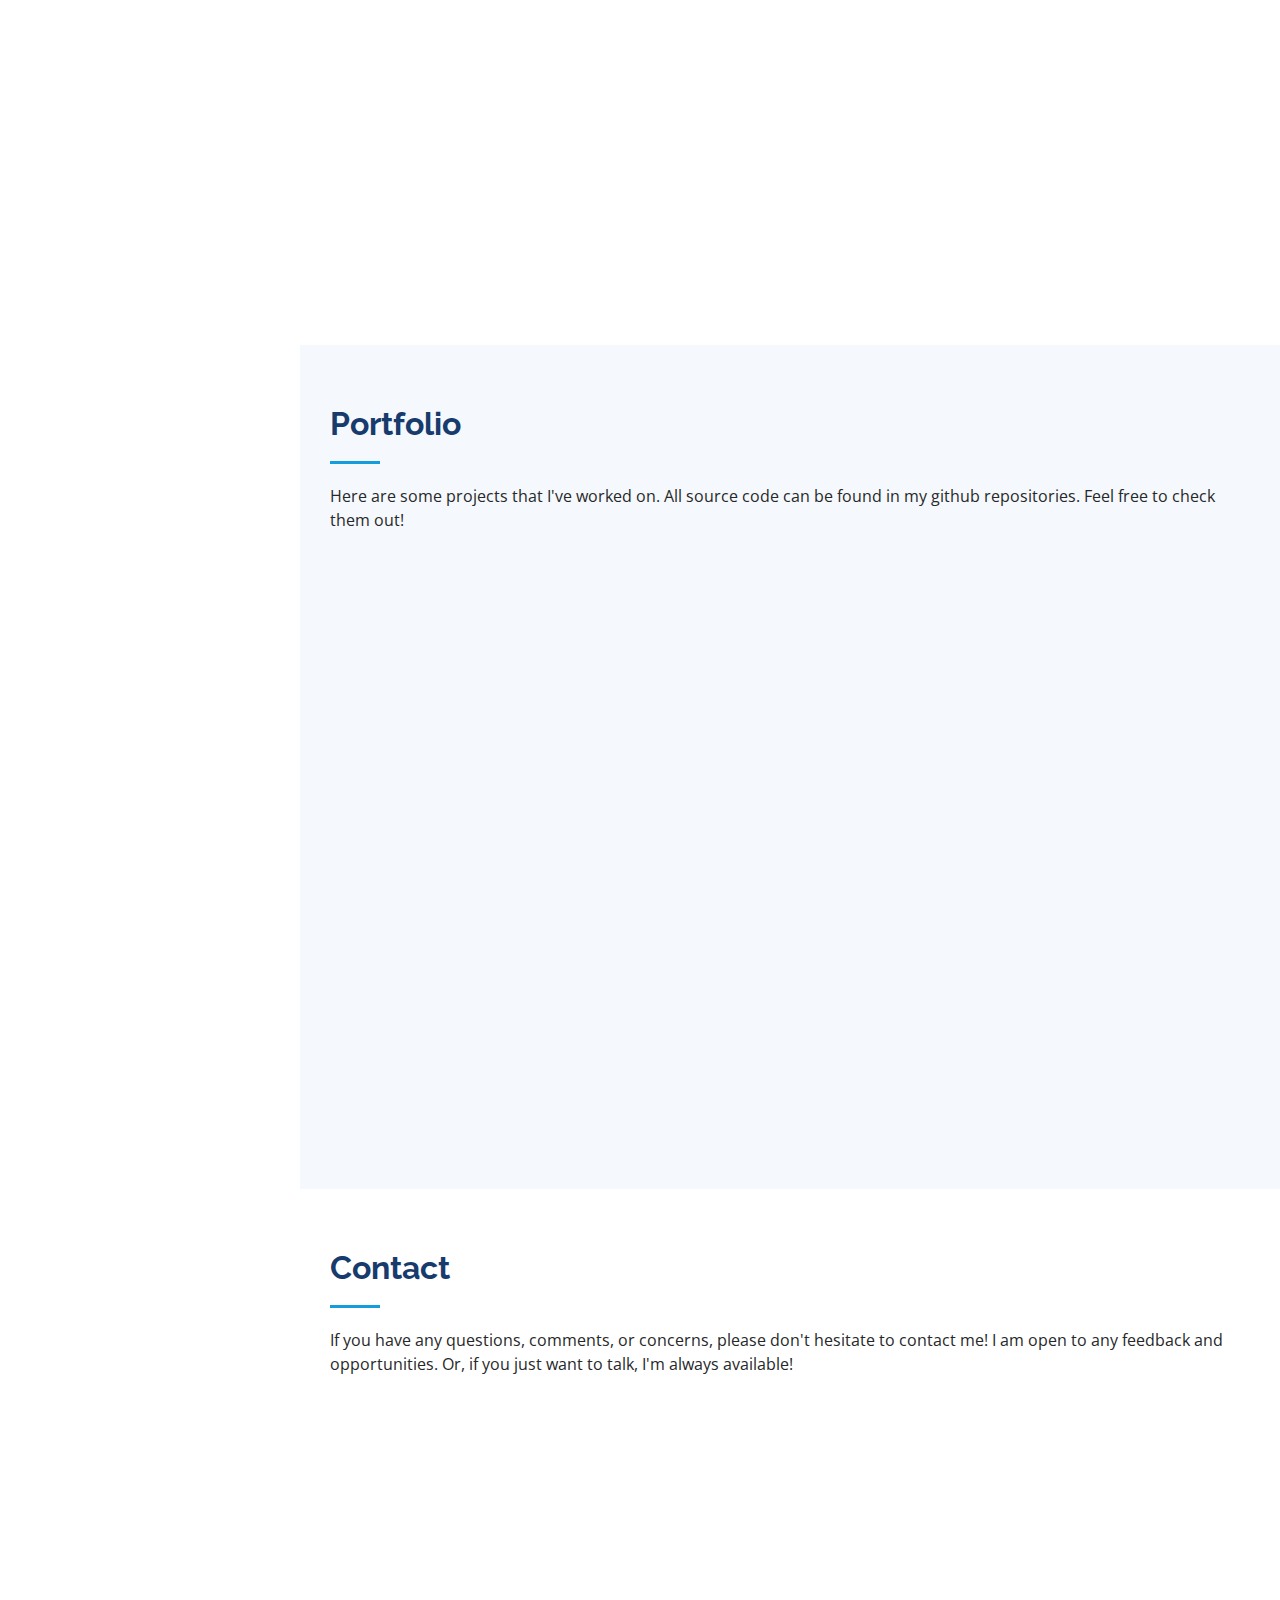
==== commit e8f6db13: "Update index.html" ====
--- a/index.html
+++ b/index.html
@@ -24,7 +24,7 @@
   <link href="assets/vendor/glightbox/css/glightbox.min.css" rel="stylesheet">
   <link href="assets/vendor/swiper/swiper-bundle.min.css" rel="stylesheet">
 
-  <!-- Template Main CSS File -->
+  <!-- Main CSS File -->
   <link href="assets/css/style.css" rel="stylesheet">
 
 
@@ -109,7 +109,7 @@
               </div>
             </div>
             <p>
-              Hey there! I'm Randy Song, an upcoming high school senior with a knack for coding and a dream to change the world(and reach Town-Hall 15).
+              Hey there! I'm Randy Song, an upcoming high school senior with a knack for coding and a dream to change the world.
               While I've always had an interest in computer science, taking AP Computer Science fueled my passion further, which prompted me to explore
               as much as I could into the world of 1s and 0s. When I'm not building new projects or learning new technologies, you'll find me hitting the weights, reading Harry Potter, riding my bike,
               and training my dog to high-five. Hopefully, I'll be able to continue chasing my dreams as a future Longhorn (Hook'em!). Feel free to check
@@ -535,7 +535,7 @@
   <script src="assets/vendor/waypoints/noframework.waypoints.js"></script>
   <script src="assets/vendor/php-email-form/validate.js"></script>
 
-  <!-- Template Main JS File -->
+  <!-- Main JS File -->
   <script src="assets/js/main.js"></script>
 
 </body>
--- a/assets/css/style.css
+++ b/assets/css/style.css
@@ -1,10 +1,4 @@
-/**
-* Template Name: iPortfolio
-* Updated: May 30 2023 with Bootstrap v5.3.0
-* Template URL: https://bootstrapmade.com/iportfolio-bootstrap-portfolio-websites-template/
-* Author: BootstrapMade.com
-* License: https://bootstrapmade.com/license/
-*/
+
 
 /*--------------------------------------------------------------
 # General
@@ -1070,4 +1064,4 @@
     width: auto;
     padding-right: 20px 15px;
   }
-}+}
